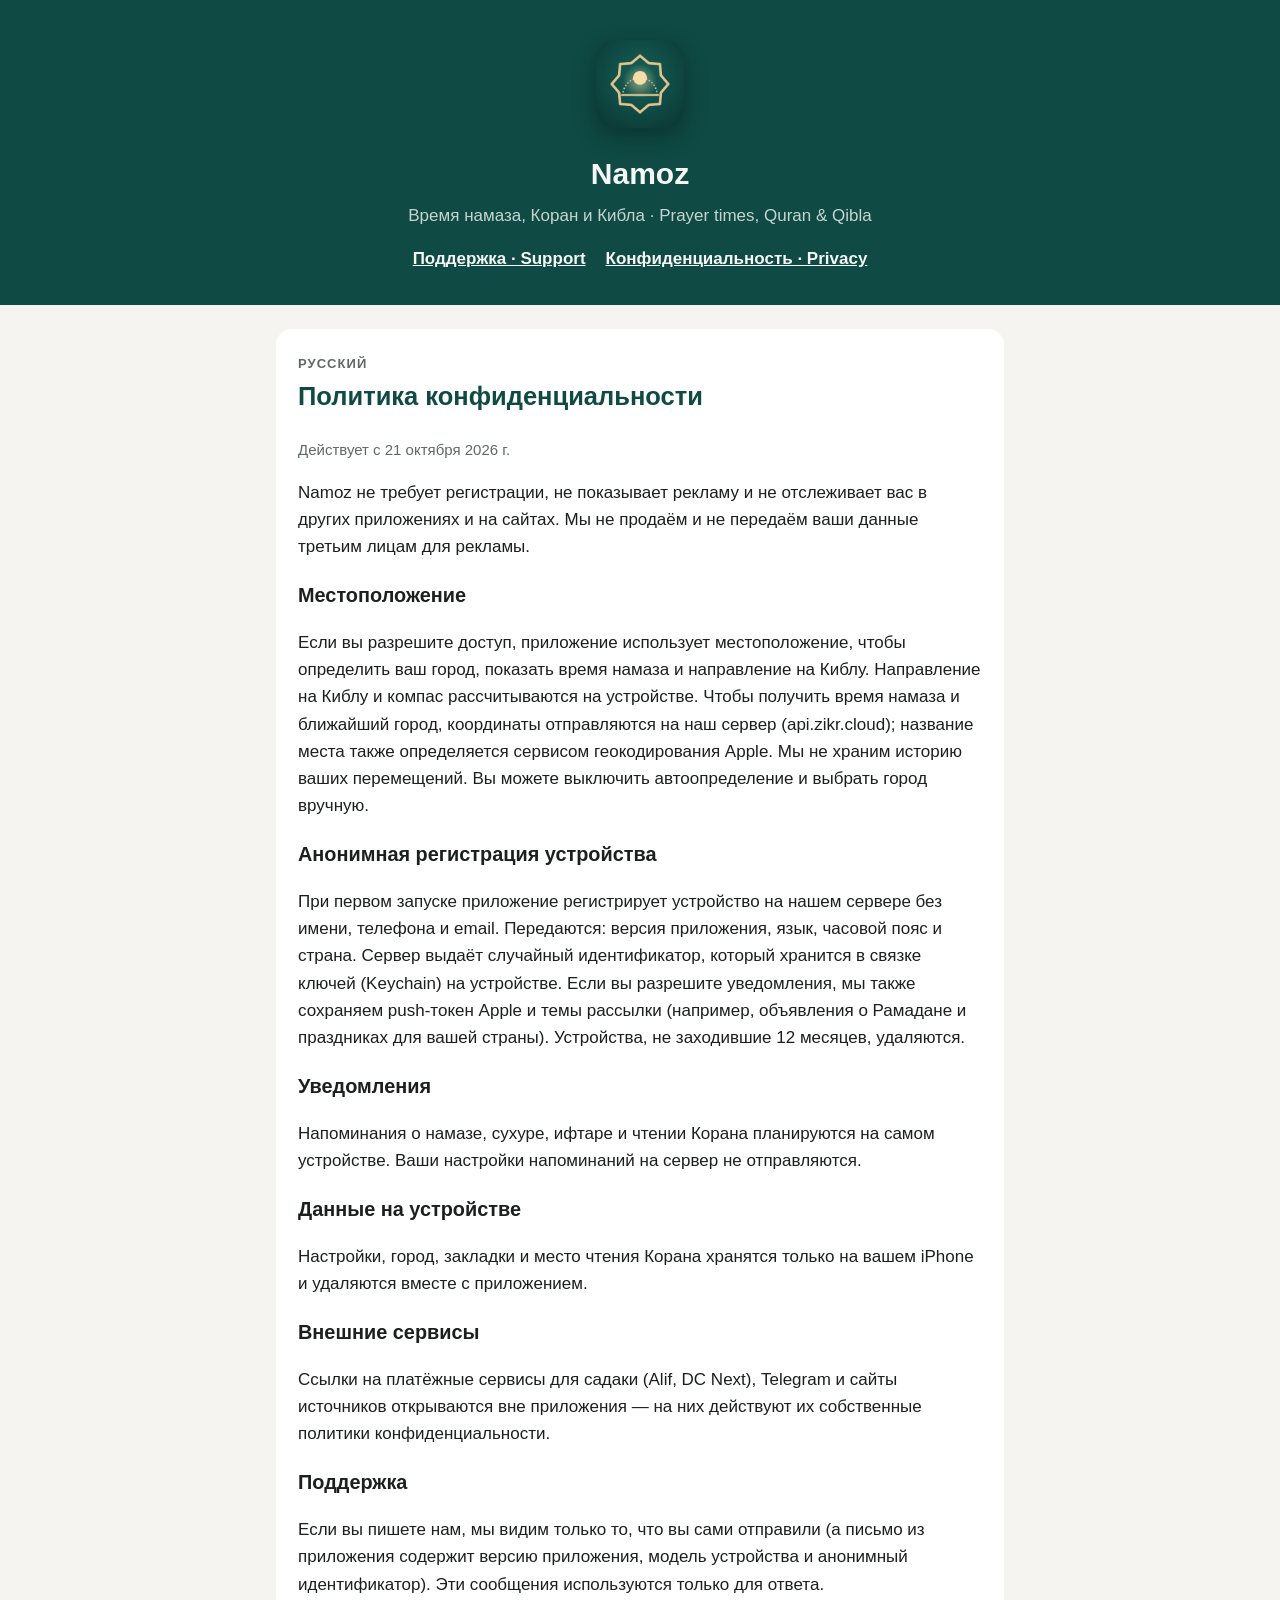
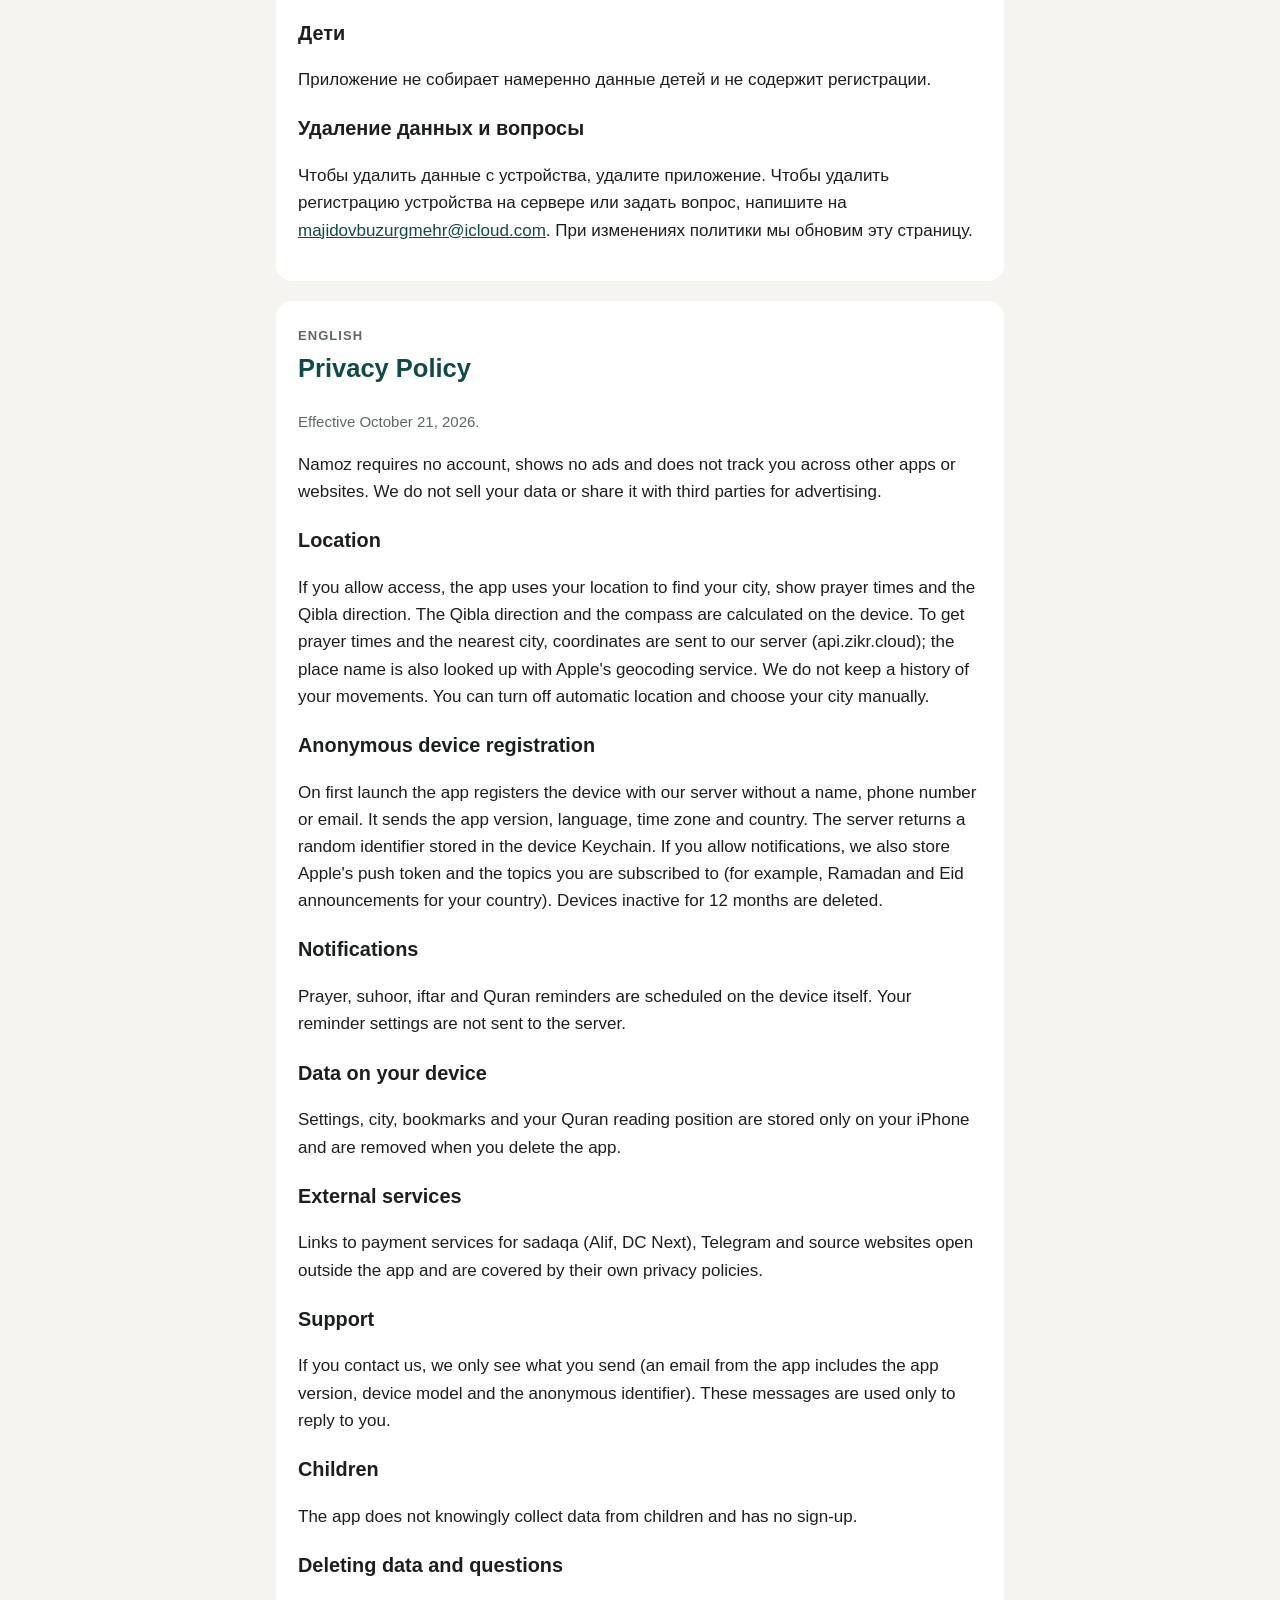
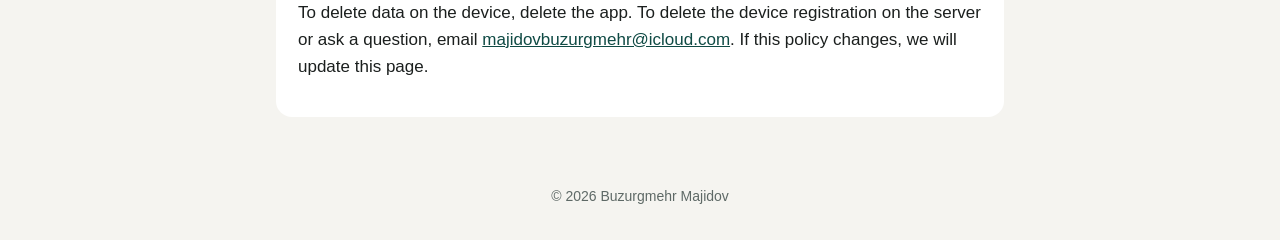
==== privacy.html @ 48a77deb "Support and privacy pages for Namoz Co-Authored-By: Claude Opus 5.5 <noreply@anthropic.com>" ====
<!doctype html><html lang="ru"><head><meta charset="utf-8"><meta name="viewport" content="width=device-width, initial-scale=1"><title>Namoz Privacy Policy</title><link rel="stylesheet" href="style.css"></head><body><header><img src="icon.png" alt="Namoz"><h1>Namoz</h1><p>Время намаза, Коран и Кибла · Prayer times, Quran &amp; Qibla</p><nav><a href="support.html">Поддержка · Support</a><a href="privacy.html">Конфиденциальность · Privacy</a></nav></header><main>
<section><span class="lang">Русский</span><h2>Политика конфиденциальности</h2>
<p class="muted">Действует с 21 октября 2026 г.</p>
<p>Namoz не требует регистрации, не показывает рекламу и не отслеживает вас в других приложениях и на сайтах. Мы не продаём и не передаём ваши данные третьим лицам для рекламы.</p>
<h3>Местоположение</h3>
<p>Если вы разрешите доступ, приложение использует местоположение, чтобы определить ваш город, показать время намаза и направление на Киблу. Направление на Киблу и компас рассчитываются на устройстве. Чтобы получить время намаза и ближайший город, координаты отправляются на наш сервер (api.zikr.cloud); название места также определяется сервисом геокодирования Apple. Мы не храним историю ваших перемещений. Вы можете выключить автоопределение и выбрать город вручную.</p>
<h3>Анонимная регистрация устройства</h3>
<p>При первом запуске приложение регистрирует устройство на нашем сервере без имени, телефона и email. Передаются: версия приложения, язык, часовой пояс и страна. Сервер выдаёт случайный идентификатор, который хранится в связке ключей (Keychain) на устройстве. Если вы разрешите уведомления, мы также сохраняем push-токен Apple и темы рассылки (например, объявления о Рамадане и праздниках для вашей страны). Устройства, не заходившие 12 месяцев, удаляются.</p>
<h3>Уведомления</h3>
<p>Напоминания о намазе, сухуре, ифтаре и чтении Корана планируются на самом устройстве. Ваши настройки напоминаний на сервер не отправляются.</p>
<h3>Данные на устройстве</h3>
<p>Настройки, город, закладки и место чтения Корана хранятся только на вашем iPhone и удаляются вместе с приложением.</p>
<h3>Внешние сервисы</h3>
<p>Ссылки на платёжные сервисы для садаки (Alif, DC Next), Telegram и сайты источников открываются вне приложения — на них действуют их собственные политики конфиденциальности.</p>
<h3>Поддержка</h3>
<p>Если вы пишете нам, мы видим только то, что вы сами отправили (а письмо из приложения содержит версию приложения, модель устройства и анонимный идентификатор). Эти сообщения используются только для ответа.</p>
<h3>Дети</h3>
<p>Приложение не собирает намеренно данные детей и не содержит регистрации.</p>
<h3>Удаление данных и вопросы</h3>
<p>Чтобы удалить данные с устройства, удалите приложение. Чтобы удалить регистрацию устройства на сервере или задать вопрос, напишите на <a href="mailto:majidovbuzurgmehr@icloud.com">majidovbuzurgmehr@icloud.com</a>. При изменениях политики мы обновим эту страницу.</p>
</section>
<section><span class="lang">English</span><h2>Privacy Policy</h2>
<p class="muted">Effective October 21, 2026.</p>
<p>Namoz requires no account, shows no ads and does not track you across other apps or websites. We do not sell your data or share it with third parties for advertising.</p>
<h3>Location</h3>
<p>If you allow access, the app uses your location to find your city, show prayer times and the Qibla direction. The Qibla direction and the compass are calculated on the device. To get prayer times and the nearest city, coordinates are sent to our server (api.zikr.cloud); the place name is also looked up with Apple's geocoding service. We do not keep a history of your movements. You can turn off automatic location and choose your city manually.</p>
<h3>Anonymous device registration</h3>
<p>On first launch the app registers the device with our server without a name, phone number or email. It sends the app version, language, time zone and country. The server returns a random identifier stored in the device Keychain. If you allow notifications, we also store Apple's push token and the topics you are subscribed to (for example, Ramadan and Eid announcements for your country). Devices inactive for 12 months are deleted.</p>
<h3>Notifications</h3>
<p>Prayer, suhoor, iftar and Quran reminders are scheduled on the device itself. Your reminder settings are not sent to the server.</p>
<h3>Data on your device</h3>
<p>Settings, city, bookmarks and your Quran reading position are stored only on your iPhone and are removed when you delete the app.</p>
<h3>External services</h3>
<p>Links to payment services for sadaqa (Alif, DC Next), Telegram and source websites open outside the app and are covered by their own privacy policies.</p>
<h3>Support</h3>
<p>If you contact us, we only see what you send (an email from the app includes the app version, device model and the anonymous identifier). These messages are used only to reply to you.</p>
<h3>Children</h3>
<p>The app does not knowingly collect data from children and has no sign-up.</p>
<h3>Deleting data and questions</h3>
<p>To delete data on the device, delete the app. To delete the device registration on the server or ask a question, email <a href="mailto:majidovbuzurgmehr@icloud.com">majidovbuzurgmehr@icloud.com</a>. If this policy changes, we will update this page.</p>
</section>
</main><footer>© 2026 Buzurgmehr Majidov</footer></body></html>
---- style.css ----
:root { --bg: #F5F4F0; --card: #FFFFFF; --ink: #1B1F1E; --muted: #5E6966; --accent: #0F4A44; --gold: #C9A46A; }
@media (prefers-color-scheme: dark) { :root { --bg: #0E1413; --card: #18201F; --ink: #ECEFEE; --muted: #A3ADAA; --accent: #7FC4B8; } }
* { box-sizing: border-box; }
body { margin: 0; background: var(--bg); color: var(--ink); font: 17px/1.6 -apple-system, BlinkMacSystemFont, "Segoe UI", Roboto, sans-serif; }
header { background: #0F4A44; color: #F4F7F5; padding: 40px 16px 32px; text-align: center; }
header img { width: 88px; height: 88px; border-radius: 20px; box-shadow: 0 8px 24px rgba(0,0,0,.3); }
header h1 { margin: 14px 0 4px; font-size: 30px; }
header p { margin: 0; opacity: .8; }
nav { text-align: center; margin: 16px 0 0; }
nav a { color: #F4F7F5; margin: 0 10px; font-weight: 600; }
main { max-width: 760px; margin: 0 auto; padding: 24px 16px 48px; }
section { background: var(--card); border-radius: 16px; padding: 20px 22px; margin-bottom: 20px; }
h2 { color: var(--accent); margin-top: 0; }
h3 { margin-bottom: 4px; }
a { color: var(--accent); }
.muted { color: var(--muted); font-size: 15px; }
.lang { display: inline-block; font-size: 13px; font-weight: 700; letter-spacing: .08em; color: var(--muted); text-transform: uppercase; }
ul { padding-left: 20px; }
footer { text-align: center; color: var(--muted); font-size: 14px; padding-bottom: 32px; }
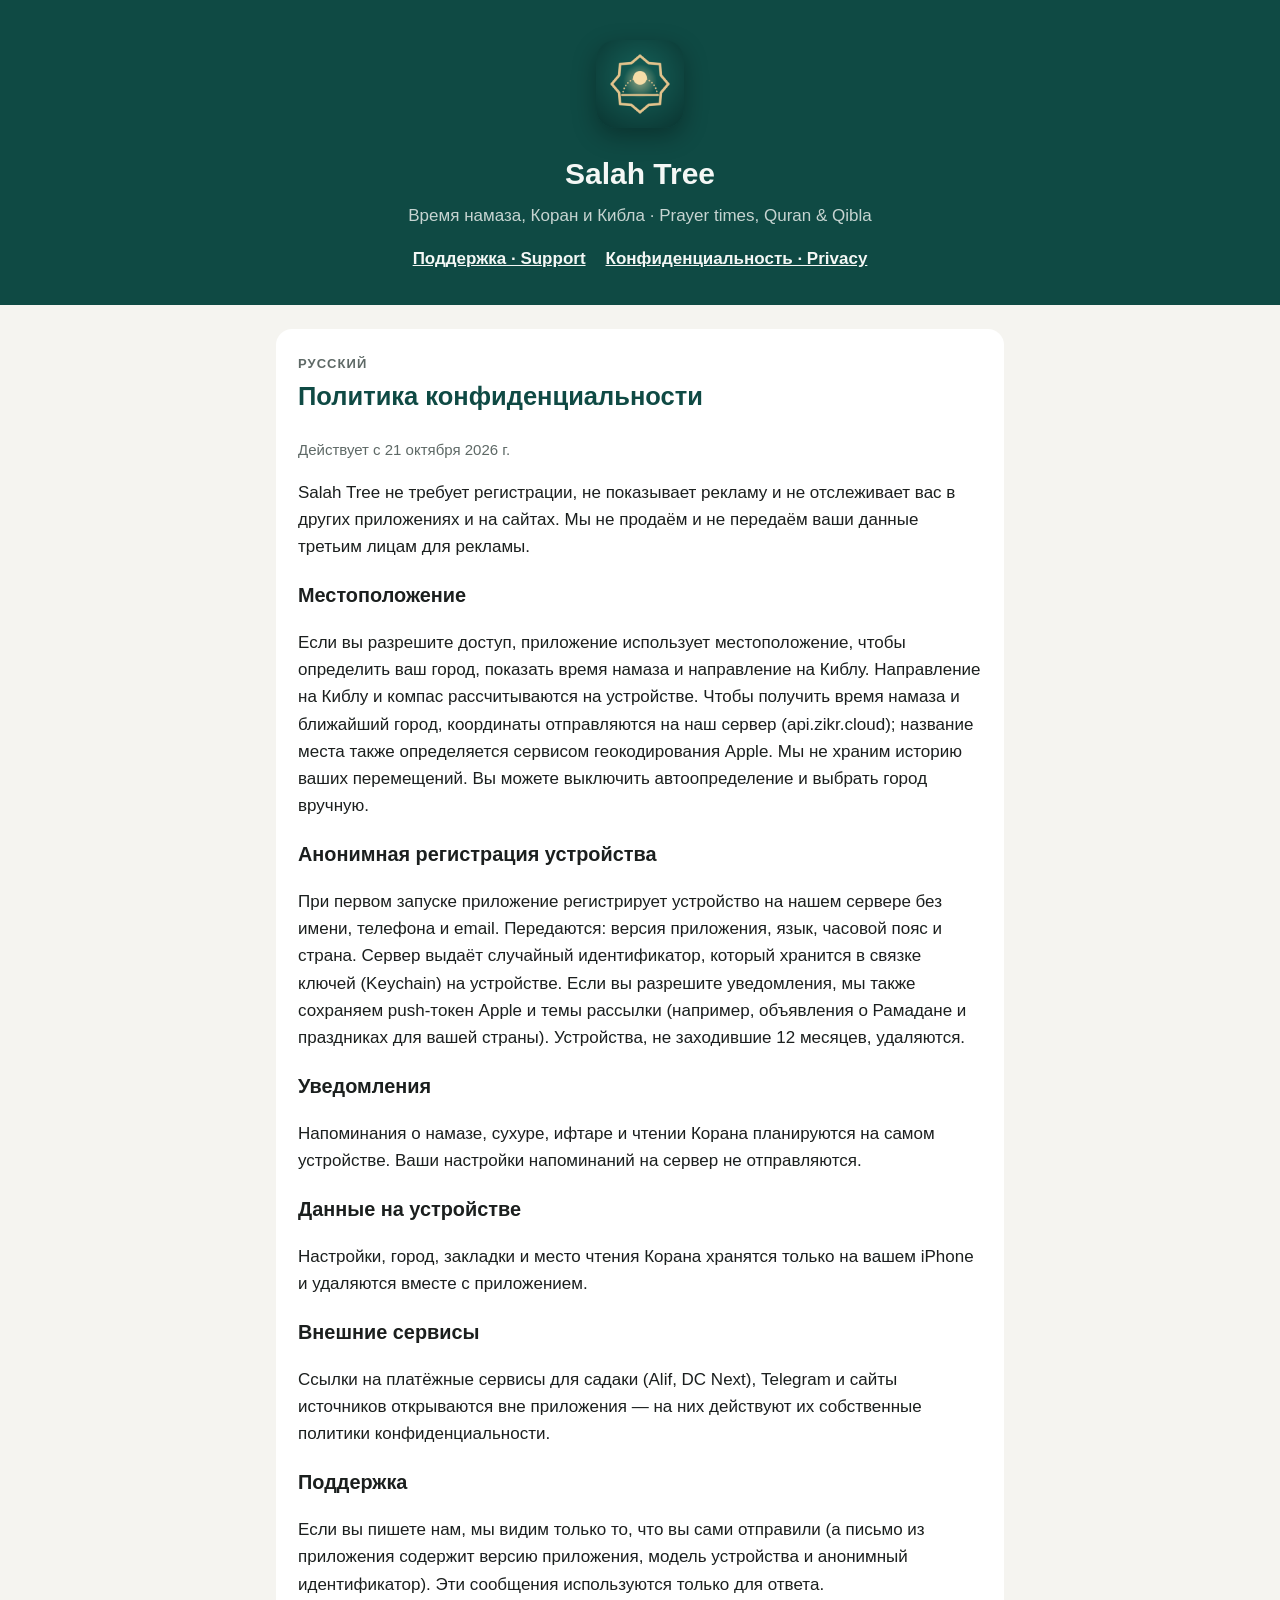
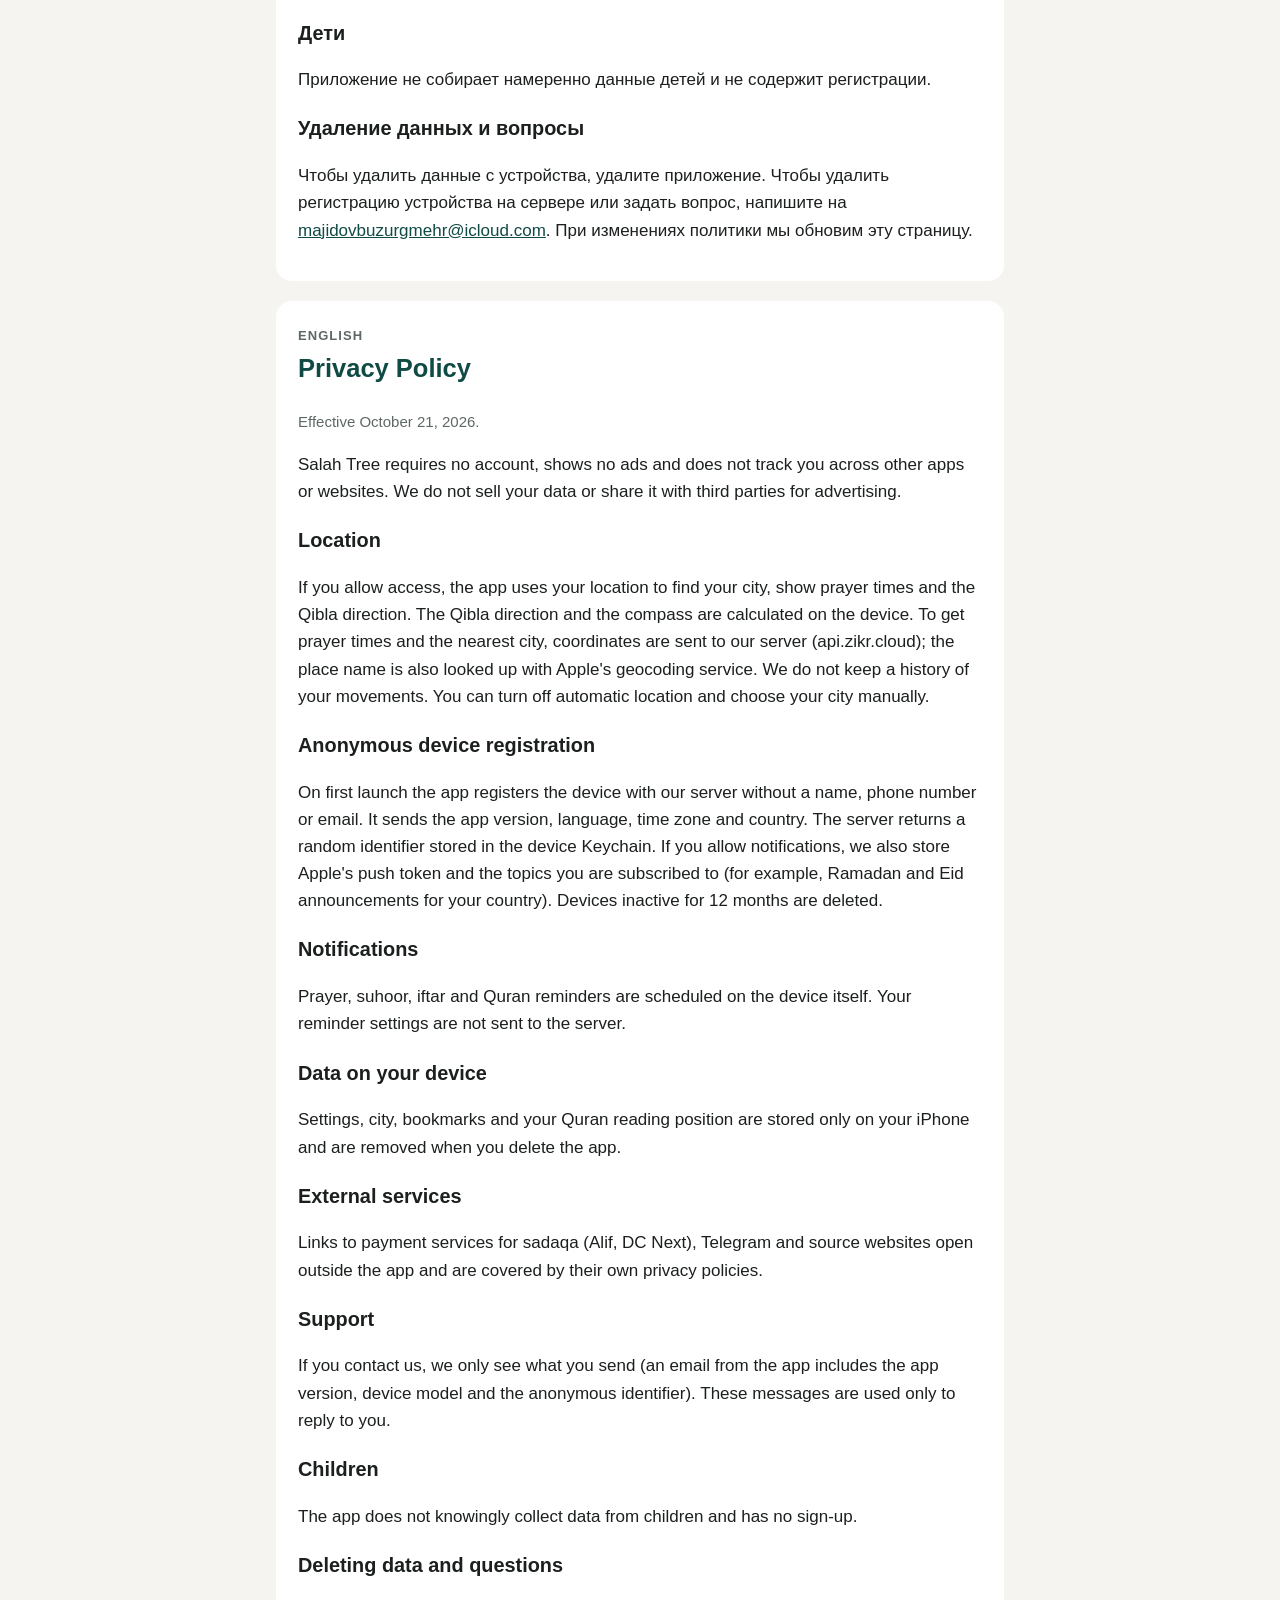
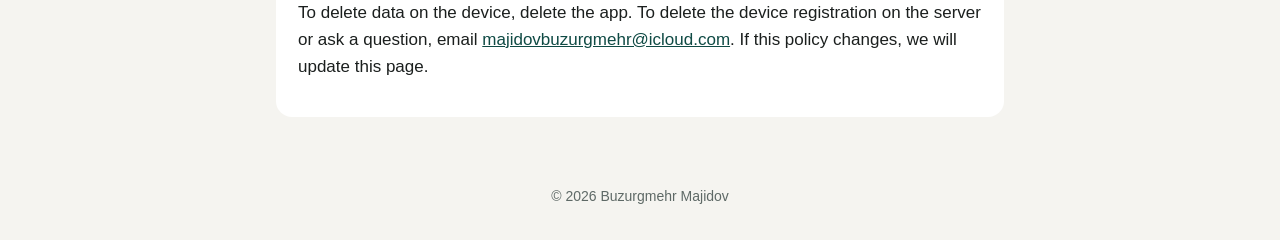
==== commit 6e138ff1: "Rename the site to Salah Tree Co-Authored-By: Claude Opus 5.5 <noreply@anthropic.com>" ====
--- a/privacy.html
+++ b/privacy.html
@@ -1,7 +1,7 @@
-<!doctype html><html lang="ru"><head><meta charset="utf-8"><meta name="viewport" content="width=device-width, initial-scale=1"><title>Namoz Privacy Policy</title><link rel="stylesheet" href="style.css"></head><body><header><img src="icon.png" alt="Namoz"><h1>Namoz</h1><p>Время намаза, Коран и Кибла · Prayer times, Quran &amp; Qibla</p><nav><a href="support.html">Поддержка · Support</a><a href="privacy.html">Конфиденциальность · Privacy</a></nav></header><main>
+<!doctype html><html lang="ru"><head><meta charset="utf-8"><meta name="viewport" content="width=device-width, initial-scale=1"><title>Salah Tree Privacy Policy</title><link rel="stylesheet" href="style.css"></head><body><header><img src="icon.png" alt="Salah Tree"><h1>Salah Tree</h1><p>Время намаза, Коран и Кибла · Prayer times, Quran &amp; Qibla</p><nav><a href="support.html">Поддержка · Support</a><a href="privacy.html">Конфиденциальность · Privacy</a></nav></header><main>
 <section><span class="lang">Русский</span><h2>Политика конфиденциальности</h2>
 <p class="muted">Действует с 21 октября 2026 г.</p>
-<p>Namoz не требует регистрации, не показывает рекламу и не отслеживает вас в других приложениях и на сайтах. Мы не продаём и не передаём ваши данные третьим лицам для рекламы.</p>
+<p>Salah Tree не требует регистрации, не показывает рекламу и не отслеживает вас в других приложениях и на сайтах. Мы не продаём и не передаём ваши данные третьим лицам для рекламы.</p>
 <h3>Местоположение</h3>
 <p>Если вы разрешите доступ, приложение использует местоположение, чтобы определить ваш город, показать время намаза и направление на Киблу. Направление на Киблу и компас рассчитываются на устройстве. Чтобы получить время намаза и ближайший город, координаты отправляются на наш сервер (api.zikr.cloud); название места также определяется сервисом геокодирования Apple. Мы не храним историю ваших перемещений. Вы можете выключить автоопределение и выбрать город вручную.</p>
 <h3>Анонимная регистрация устройства</h3>
@@ -21,7 +21,7 @@
 </section>
 <section><span class="lang">English</span><h2>Privacy Policy</h2>
 <p class="muted">Effective October 21, 2026.</p>
-<p>Namoz requires no account, shows no ads and does not track you across other apps or websites. We do not sell your data or share it with third parties for advertising.</p>
+<p>Salah Tree requires no account, shows no ads and does not track you across other apps or websites. We do not sell your data or share it with third parties for advertising.</p>
 <h3>Location</h3>
 <p>If you allow access, the app uses your location to find your city, show prayer times and the Qibla direction. The Qibla direction and the compass are calculated on the device. To get prayer times and the nearest city, coordinates are sent to our server (api.zikr.cloud); the place name is also looked up with Apple's geocoding service. We do not keep a history of your movements. You can turn off automatic location and choose your city manually.</p>
 <h3>Anonymous device registration</h3>
